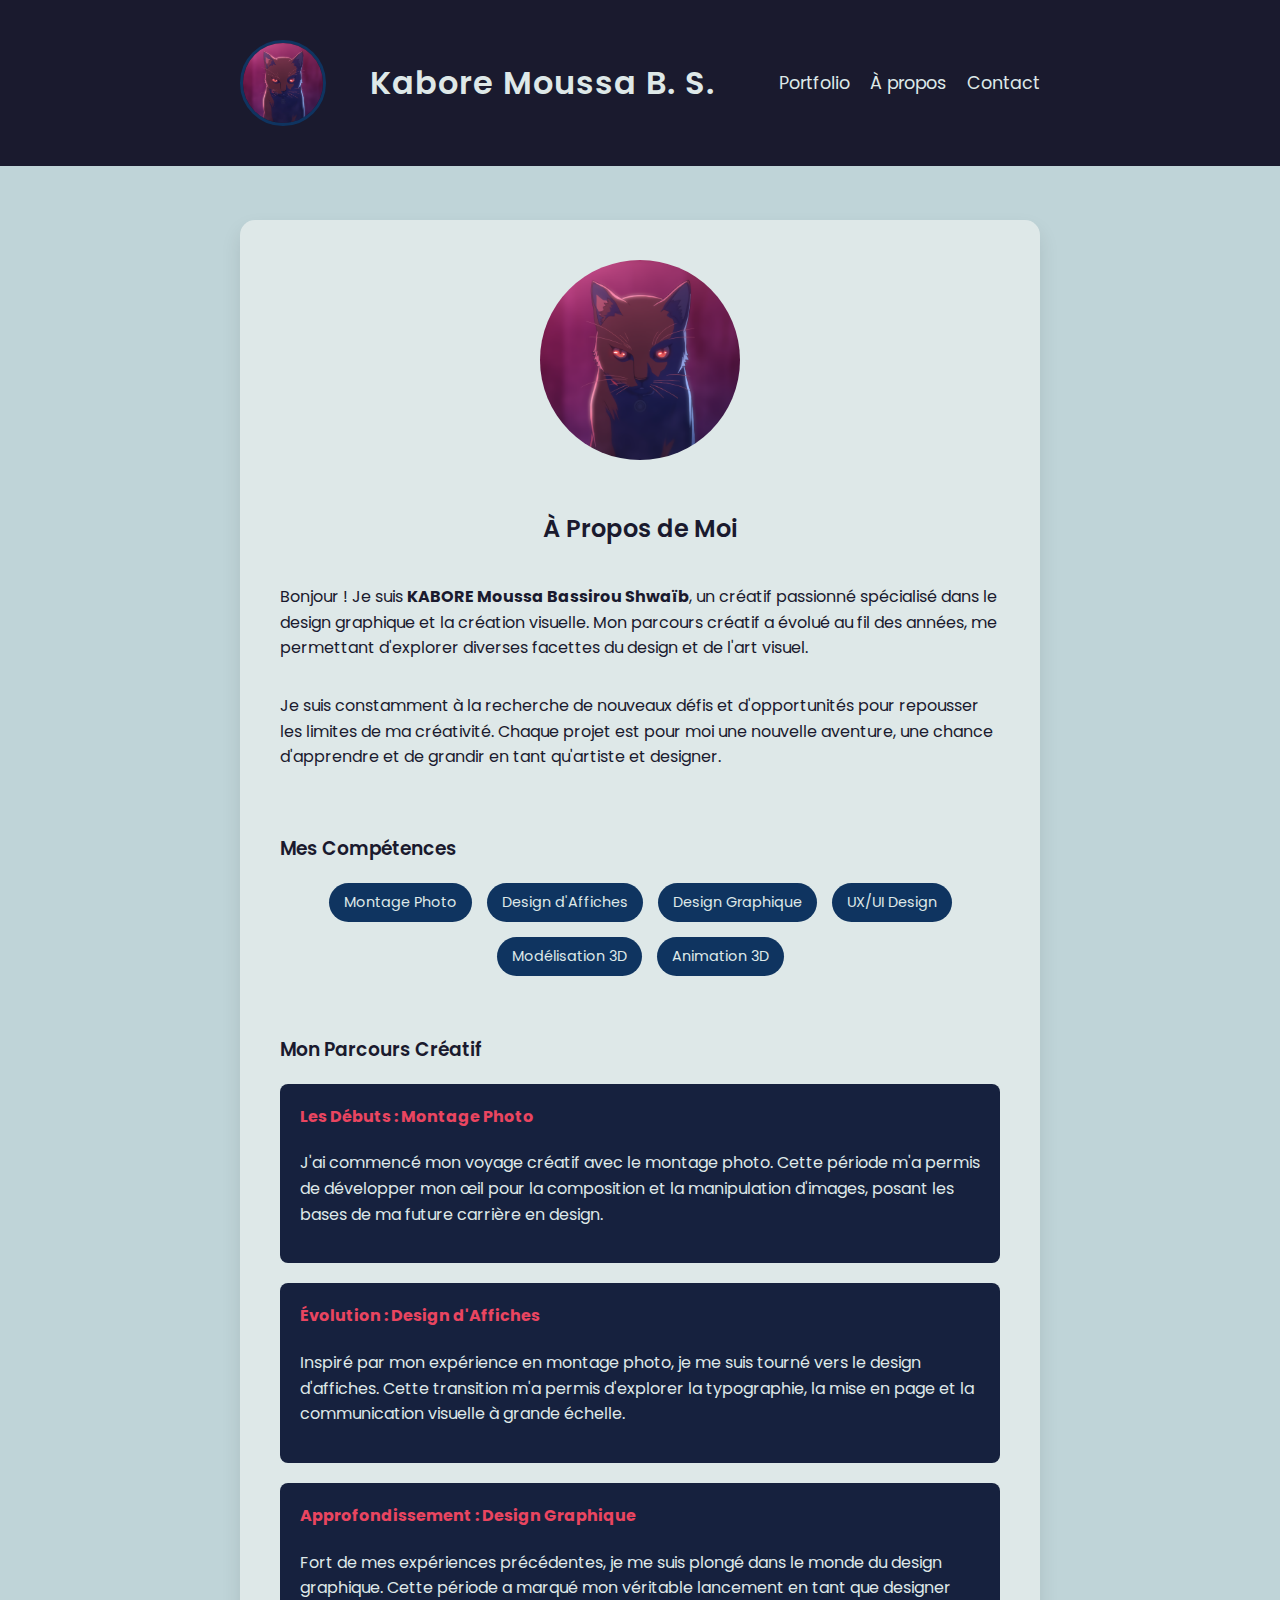
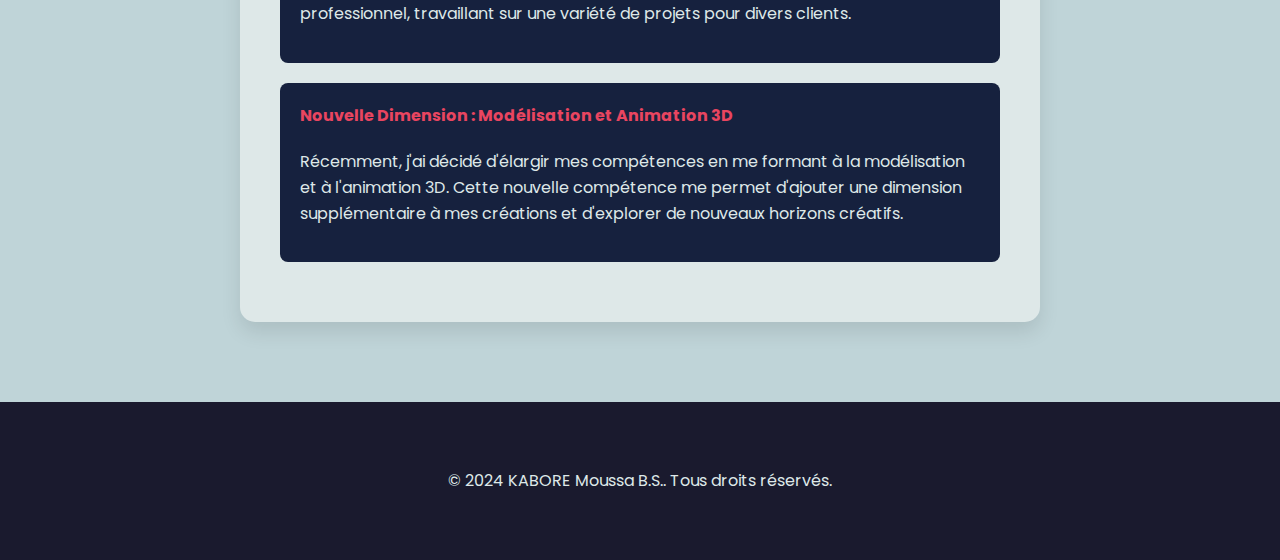
==== about.html @ 29d1b1ea "first commit" ====
<html><head><title>À Propos - Portfolio Créatif</title>
<meta charset="UTF-8">
<meta name="viewport" content="width=device-width, initial-scale=1.0">
<link href="https://fonts.googleapis.com/css2?family=Poppins:wght@300;400;600&display=swap" rel="stylesheet">
<style>
  :root {
    --primary-color: #1a1a2e;
    --secondary-color: #16213e;
    --accent-color: #0f3460;
    --text-color: #e94560;
    --bg-color: #bfd4d8;
    --white: #dee8e8;
  }
  body {
    font-family: 'Poppins', sans-serif;
    margin: 0;
    padding: 0;
    background-color: var(--bg-color);
    color: var(--primary-color);
    line-height: 1.6;
  }
  .container {
    max-width: 800px;
    margin: 0 auto;
    padding: 20px;
  }
  header {
    background-color: var(--primary-color);
    color: var(--white);
    padding: 20px 0;
    position: fixed;
    width: 100%;
    top: 0;
    z-index: 1000;
  }
  .header-content {
    display: flex;
    flex-wrap: wrap;
    justify-content: space-between;
    align-items: center;
  }
  .profile-photo {
    width: 80px;
    height: 80px;
    border-radius: 50%;
    overflow: hidden;
    border: 3px solid var(--accent-color);
  }
  .profile-photo img {
    width: 100%;
    height: 100%;
    object-fit: cover;
  }
  h1, h2, h3 {
    font-weight: 600;
  }
  h1 {
    margin: 0;
    font-size: 2em;
    letter-spacing: 1px;
  }
  nav ul {
    list-style-type: none;
    padding: 0;
    margin: 0;
    display: flex;
  }
  nav ul li {
    margin-left: 20px;
  }
  nav ul li a {
    color: var(--white);
    text-decoration: none;
    font-size: 1.1em;
    transition: color 0.3s ease;
  }
  nav ul li a:hover {
    color: var(--text-color);
  }
  main {
    margin-top: 200px;
  }
  .about-section {
    background-color: var(--white);
    padding: 40px;
    border-radius: 15px;
    box-shadow: 0 10px 20px rgba(0,0,0,0.1);
  }
  .about-content {
    display: flex;
    flex-direction: column;
    align-items: center;
  }
  .about-image {
    width: 200px;
    height: 200px;
    border-radius: 50%;
    overflow: hidden;
    margin-bottom: 30px;
  }
  .about-image img {
    width: 100%;
    height: 100%;
    object-fit: cover;
  }
  .skills {
    margin-top: 30px;
  }
  .skill-list {
    display: flex;
    flex-wrap: wrap;
    justify-content: center;
    gap: 15px;
    margin-top: 15px;
  }
  .skill-tag {
    background-color: var(--accent-color);
    color: var(--white);
    padding: 8px 15px;
    border-radius: 20px;
    font-size: 0.9em;
  }
  .journey {
    margin-top: 40px;
  }
  .journey-item {
    background-color: var(--secondary-color);
    color: var(--white);
    padding: 20px;
    border-radius: 8px;
    margin-bottom: 20px;
    transition: transform 0.3s ease;
  }
  .journey-item:hover {
    transform: translateY(-5px);
  }
  .journey-item h4 {
    margin-top: 0;
    color: var(--text-color);
  }
  footer {
    background-color: var(--primary-color);
    color: var(--white);
    text-align: center;
    padding: 30px 0;
    margin-top: 60px;
  }
</style>
</head>
<body>
  <header>
    <div class="container">
      <div class="header-content">
        <div class="profile-photo">
          <img src="pp.png" alt="Votre photo de profil" width="80" height="80">
        </div>
        <h1>Kabore Moussa B. S.</h1>
        <nav>
          <ul>
            <li><a href="index.html">Portfolio</a></li>
            <li><a href="about.html">À propos</a></li>
            <li><a href="contact.html">Contact</a></li>
          </ul>
        </nav>
      </div>
    </div>
  </header>

  <main>
    <div class="container">
      <section class="about-section">
        <div class="about-content">
          <div class="about-image">
            <img src="pp.png" alt="Photo de profil en grand format" width="200" height="200">
          </div>
          <h2>À Propos de Moi</h2>
          <p>Bonjour ! Je suis <strong>KABORE Moussa Bassirou Shwaïb</strong>, un créatif passionné spécialisé dans le design graphique et la création visuelle. Mon parcours créatif a évolué au fil des années, me permettant d'explorer diverses facettes du design et de l'art visuel.</p>
          <p>Je suis constamment à la recherche de nouveaux défis et d'opportunités pour repousser les limites de ma créativité. Chaque projet est pour moi une nouvelle aventure, une chance d'apprendre et de grandir en tant qu'artiste et designer.</p>
          
          <div class="skills">
            <h3>Mes Compétences</h3>
            <div class="skill-list">
              <span class="skill-tag">Montage Photo</span>
              <span class="skill-tag">Design d'Affiches</span>
              <span class="skill-tag">Design Graphique</span>
              <span class="skill-tag">UX/UI Design</span>
              <span class="skill-tag">Modélisation 3D</span>
              <span class="skill-tag">Animation 3D</span>
            </div>
          </div>
          
          <div class="journey">
            <h3>Mon Parcours Créatif</h3>
            <div class="journey-item">
              <h4>Les Débuts : Montage Photo</h4>
              <p>J'ai commencé mon voyage créatif avec le montage photo. Cette période m'a permis de développer mon œil pour la composition et la manipulation d'images, posant les bases de ma future carrière en design.</p>
            </div>
            <div class="journey-item">
              <h4>Évolution : Design d'Affiches</h4>
              <p>Inspiré par mon expérience en montage photo, je me suis tourné vers le design d'affiches. Cette transition m'a permis d'explorer la typographie, la mise en page et la communication visuelle à grande échelle.</p>
            </div>
            <div class="journey-item">
              <h4>Approfondissement : Design Graphique</h4>
              <p>Fort de mes expériences précédentes, je me suis plongé dans le monde du design graphique. Cette période a marqué mon véritable lancement en tant que designer professionnel, travaillant sur une variété de projets pour divers clients.</p>
            </div>
            <div class="journey-item">
              <h4>Nouvelle Dimension : Modélisation et Animation 3D</h4>
              <p>Récemment, j'ai décidé d'élargir mes compétences en me formant à la modélisation et à l'animation 3D. Cette nouvelle compétence me permet d'ajouter une dimension supplémentaire à mes créations et d'explorer de nouveaux horizons créatifs.</p>
            </div>
          </div>
        </div>
      </section>
    </div>
  </main>

  <footer>
    <div class="container">
      <p>&copy; 2024 KABORE Moussa B.S.. Tous droits réservés.</p>
    </div>
  </footer>
</body>
</html>
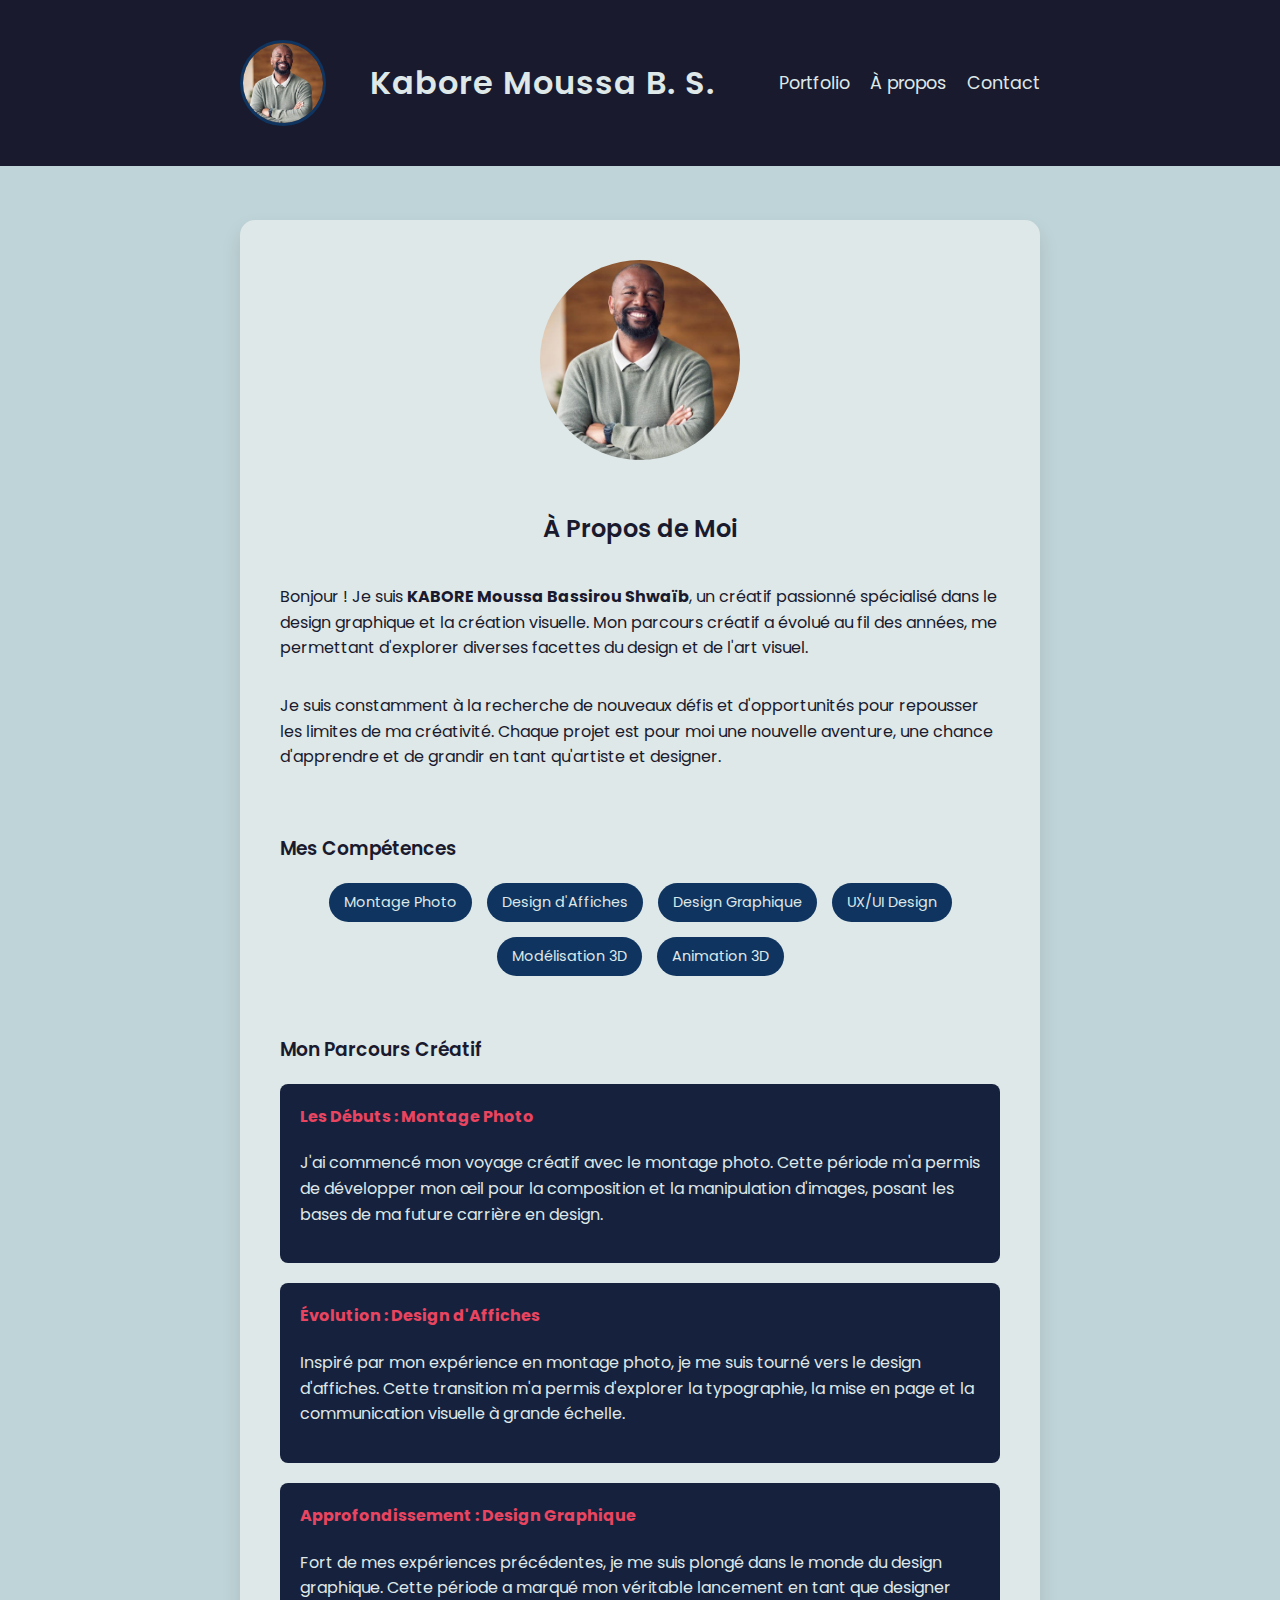
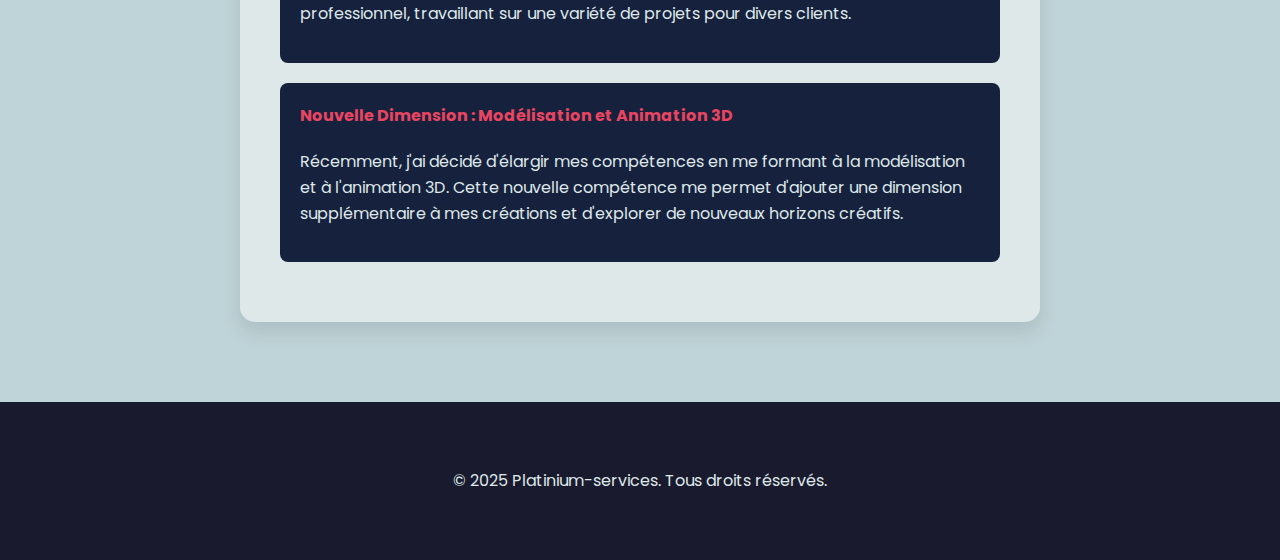
==== commit 71bfe649: "Update about.html" ====
--- a/about.html
+++ b/about.html
@@ -215,8 +215,8 @@
 
   <footer>
     <div class="container">
-      <p>&copy; 2024 KABORE Moussa B.S.. Tous droits réservés.</p>
+      <p>&copy; 2025 Platinium-services. Tous droits réservés.</p>
     </div>
   </footer>
 </body>
-</html>+</html>
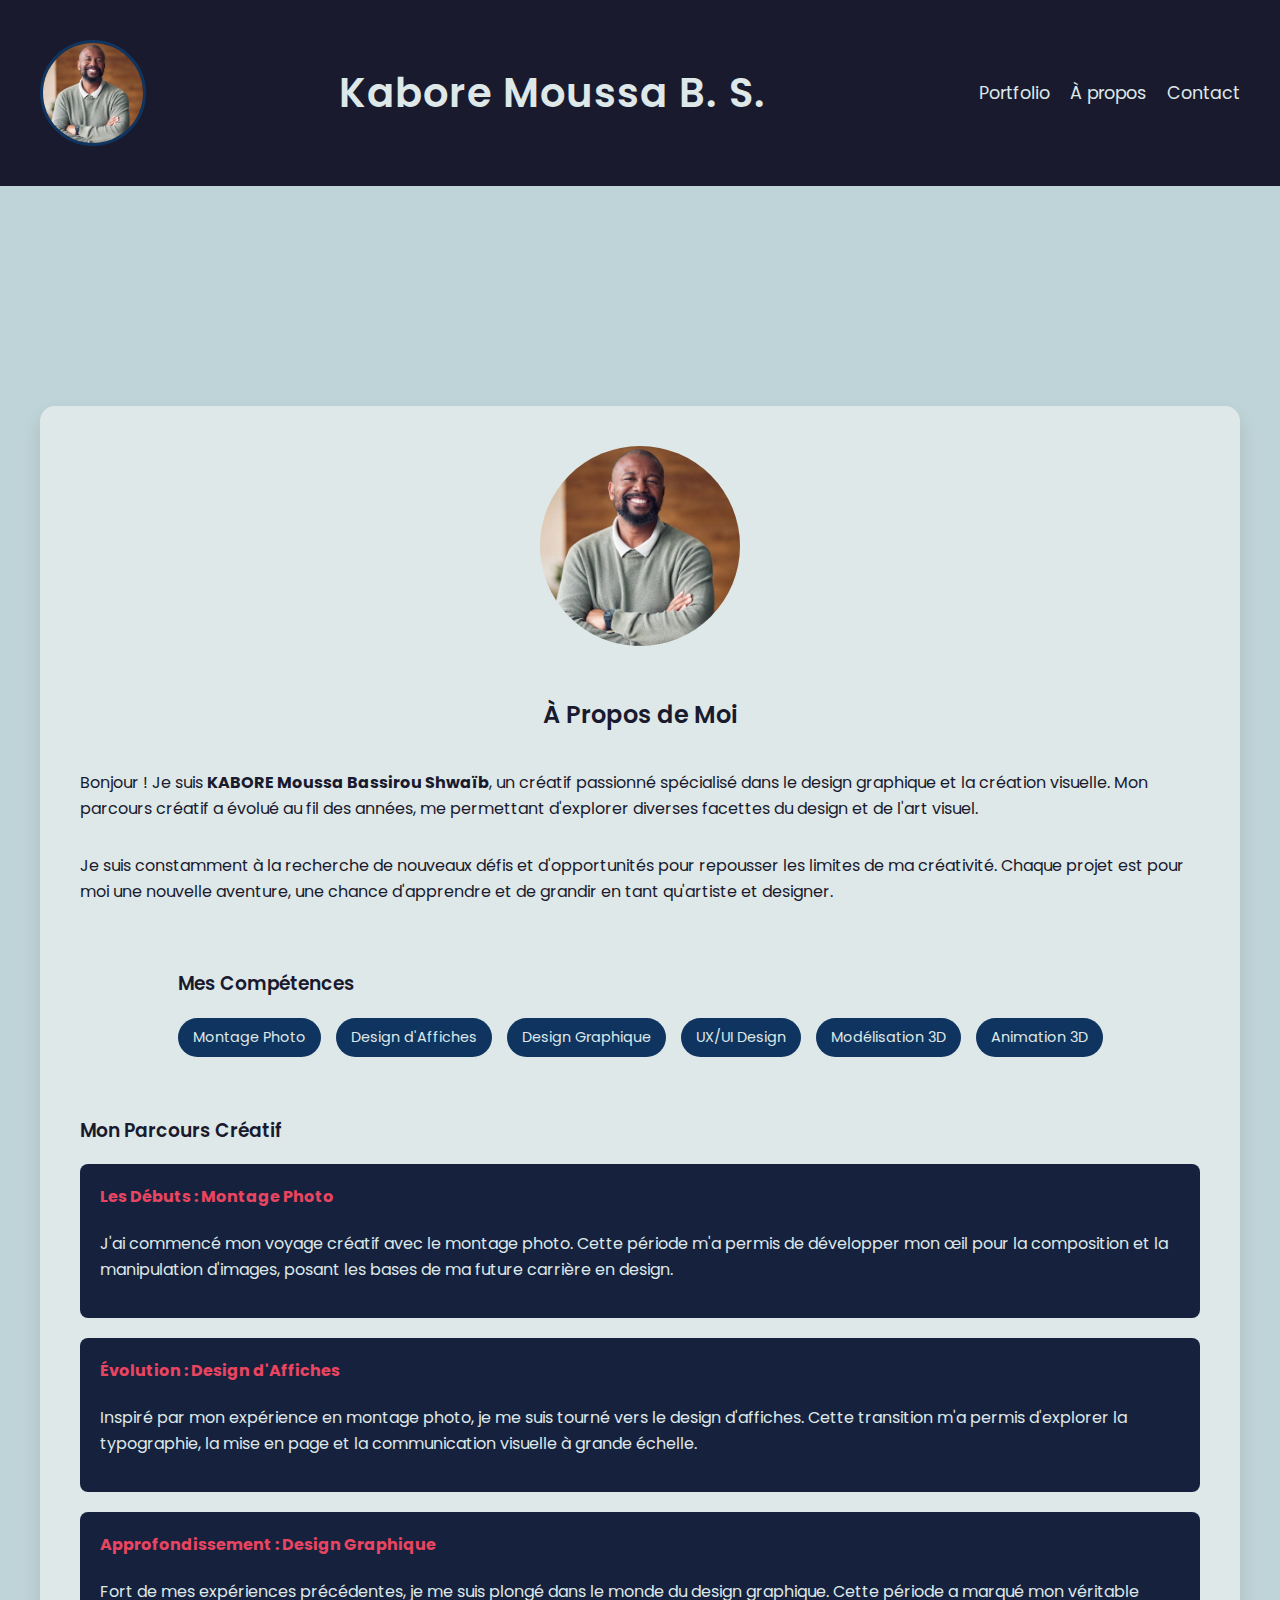
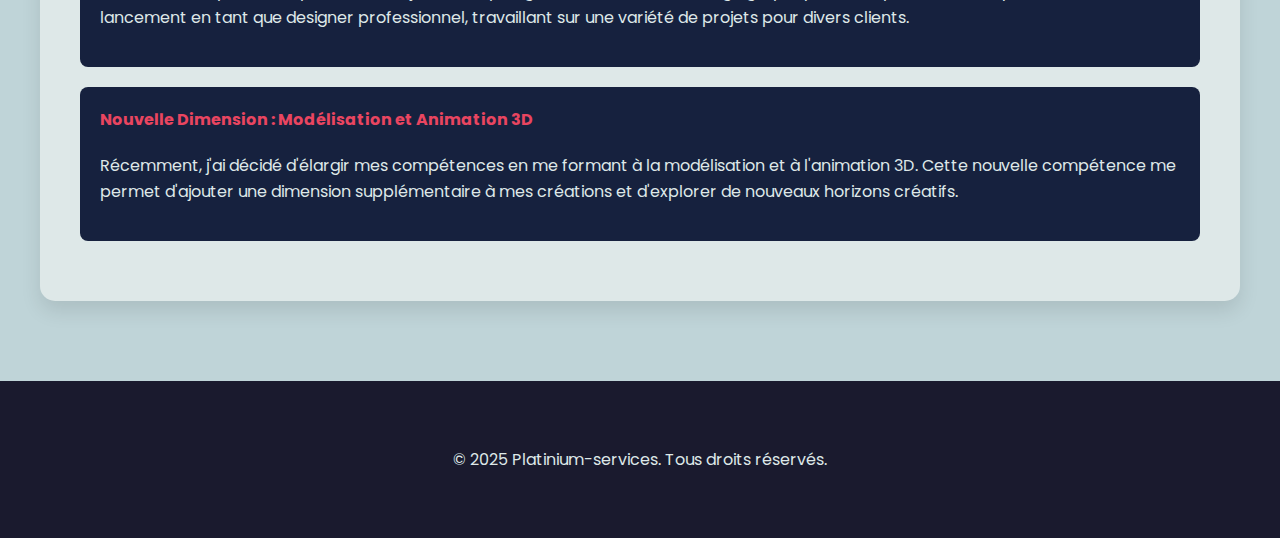
==== commit 1a7423d5: "Update about.html" ====
--- a/about.html
+++ b/about.html
@@ -19,64 +19,61 @@
     color: var(--primary-color);
     line-height: 1.6;
   }
-  .container {
-    max-width: 800px;
-    margin: 0 auto;
-    padding: 20px;
-  }
-  header {
-    background-color: var(--primary-color);
-    color: var(--white);
-    padding: 20px 0;
-    position: fixed;
-    width: 100%;
-    top: 0;
-    z-index: 1000;
-  }
-  .header-content {
-    display: flex;
-    flex-wrap: wrap;
-    justify-content: space-between;
-    align-items: center;
-  }
-  .profile-photo {
-    width: 80px;
-    height: 80px;
-    border-radius: 50%;
-    overflow: hidden;
-    border: 3px solid var(--accent-color);
-  }
-  .profile-photo img {
-    width: 100%;
-    height: 100%;
-    object-fit: cover;
-  }
-  h1, h2, h3 {
-    font-weight: 600;
-  }
-  h1 {
-    margin: 0;
-    font-size: 2em;
-    letter-spacing: 1px;
-  }
-  nav ul {
-    list-style-type: none;
-    padding: 0;
-    margin: 0;
-    display: flex;
-  }
-  nav ul li {
-    margin-left: 20px;
-  }
-  nav ul li a {
-    color: var(--white);
-    text-decoration: none;
-    font-size: 1.1em;
-    transition: color 0.3s ease;
-  }
-  nav ul li a:hover {
-    color: var(--text-color);
-  }
+ .container {
+  max-width: 1200px;
+  margin: 0 auto;
+  padding: 20px;
+}
+header {
+  background-color: var(--primary-color);
+  color: var(--white);
+  padding: 20px 0;
+  width: 100%;
+}
+.header-content {
+  display: flex;
+  flex-wrap: wrap;
+  justify-content: space-between;
+  align-items: center;
+}
+.profile-photo {
+  width: 100px;
+  height: 100px;
+  border-radius: 50%;
+  overflow: hidden;
+  border: 3px solid var(--accent-color);
+}
+.profile-photo img {
+  width: 100%;
+  height: 100%;
+  object-fit: cover;
+}
+h1, h2, h3 {
+  font-weight: 600;
+}
+h1 {
+  margin: 0;
+  font-size: 2.5em;
+  letter-spacing: 1px;
+}
+nav ul {
+  list-style-type: none;
+  padding: 0;
+  margin: 0;
+  display: flex;
+}
+nav ul li {
+  margin-left: 20px;
+}
+nav ul li a {
+  color: var(--white);
+  text-decoration: none;
+  font-size: 1.1em;
+  transition: color 0.3s ease;
+}
+nav ul li a:hover {
+  color: var(--text-color);
+}
   main {
     margin-top: 200px;
   }
